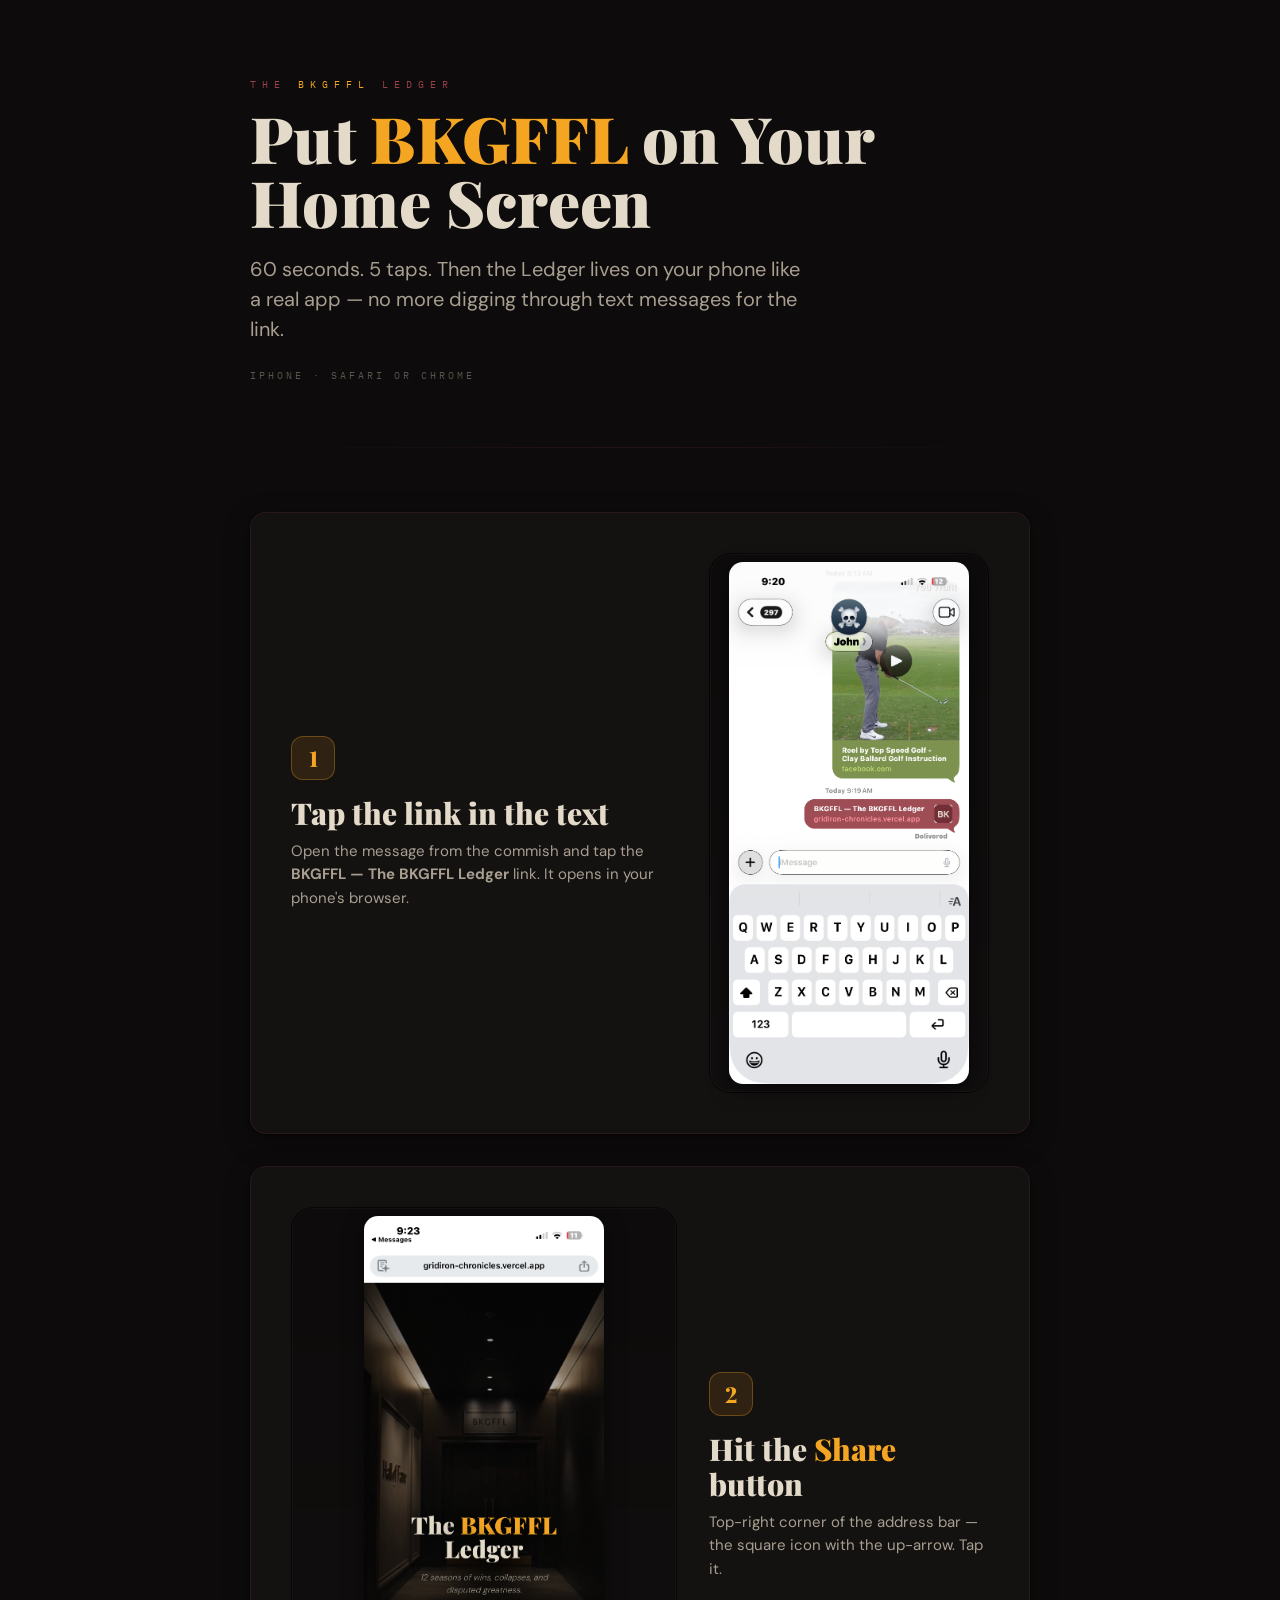
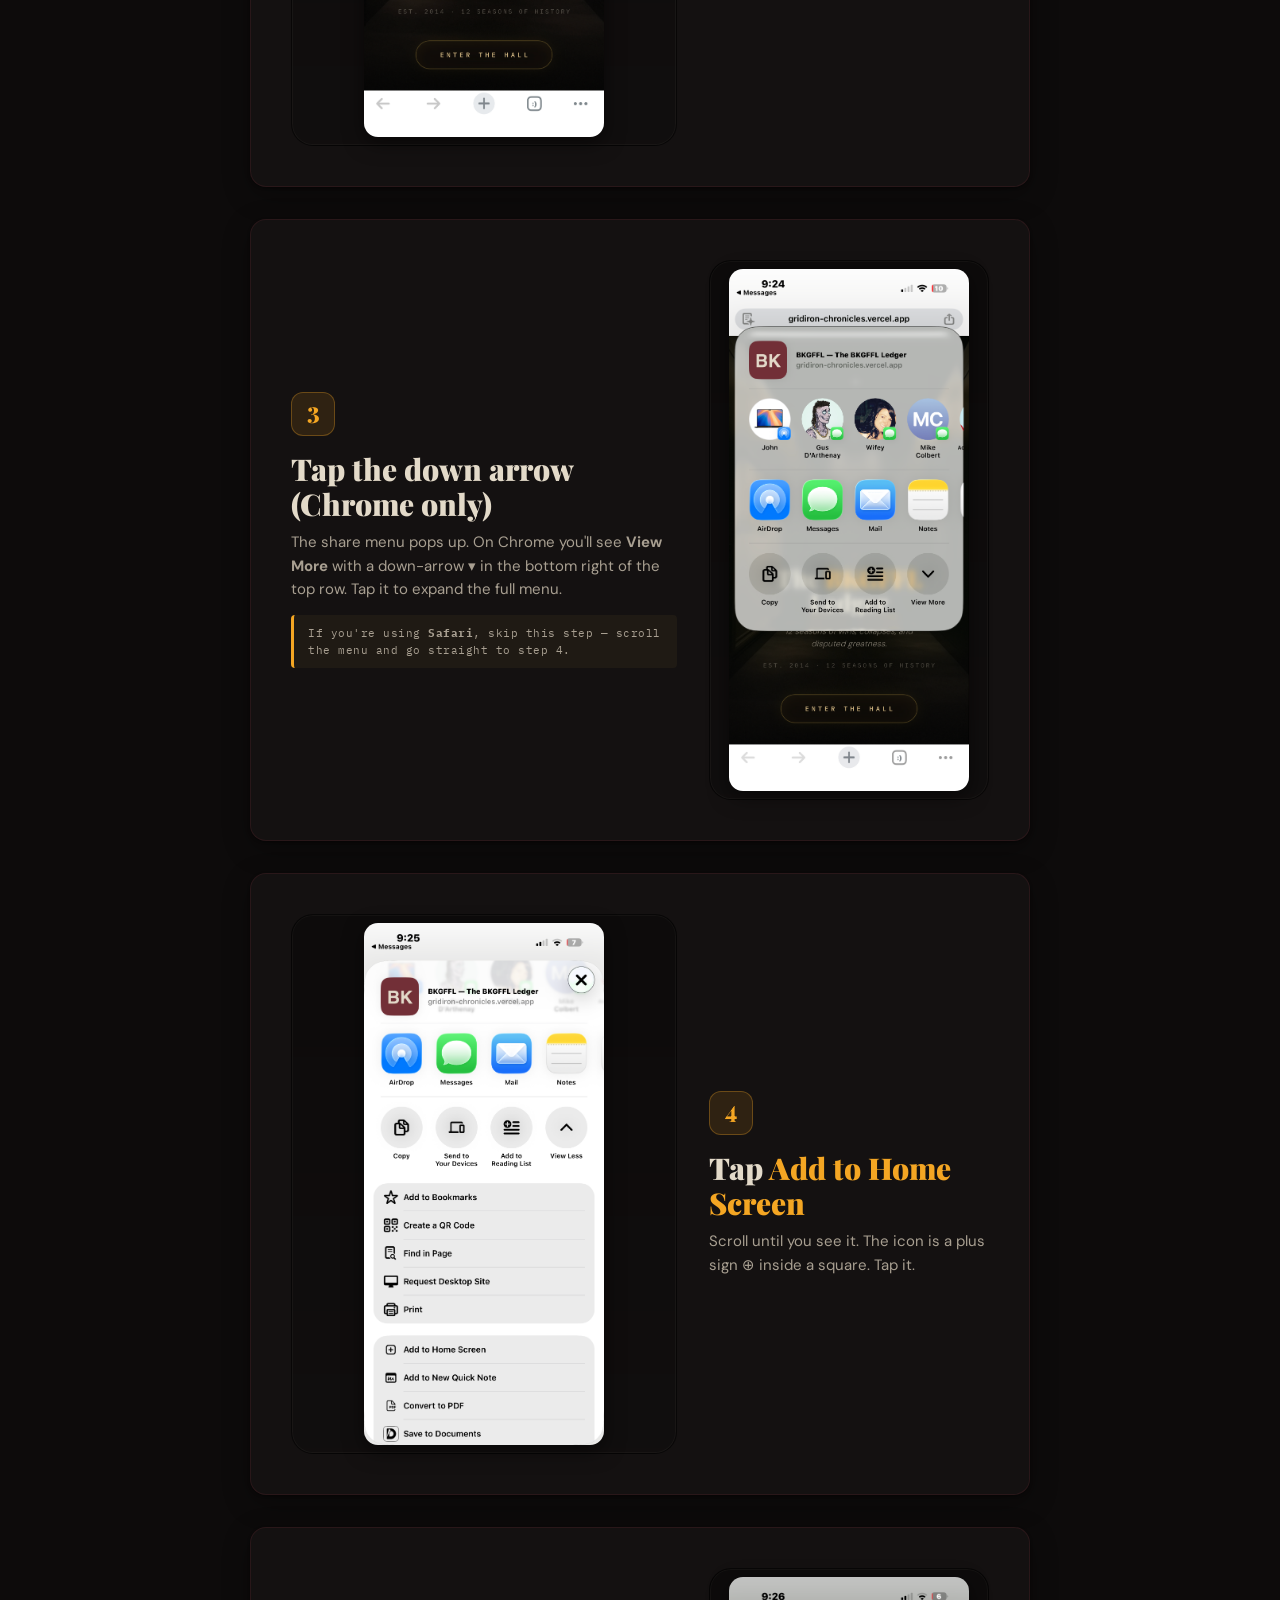
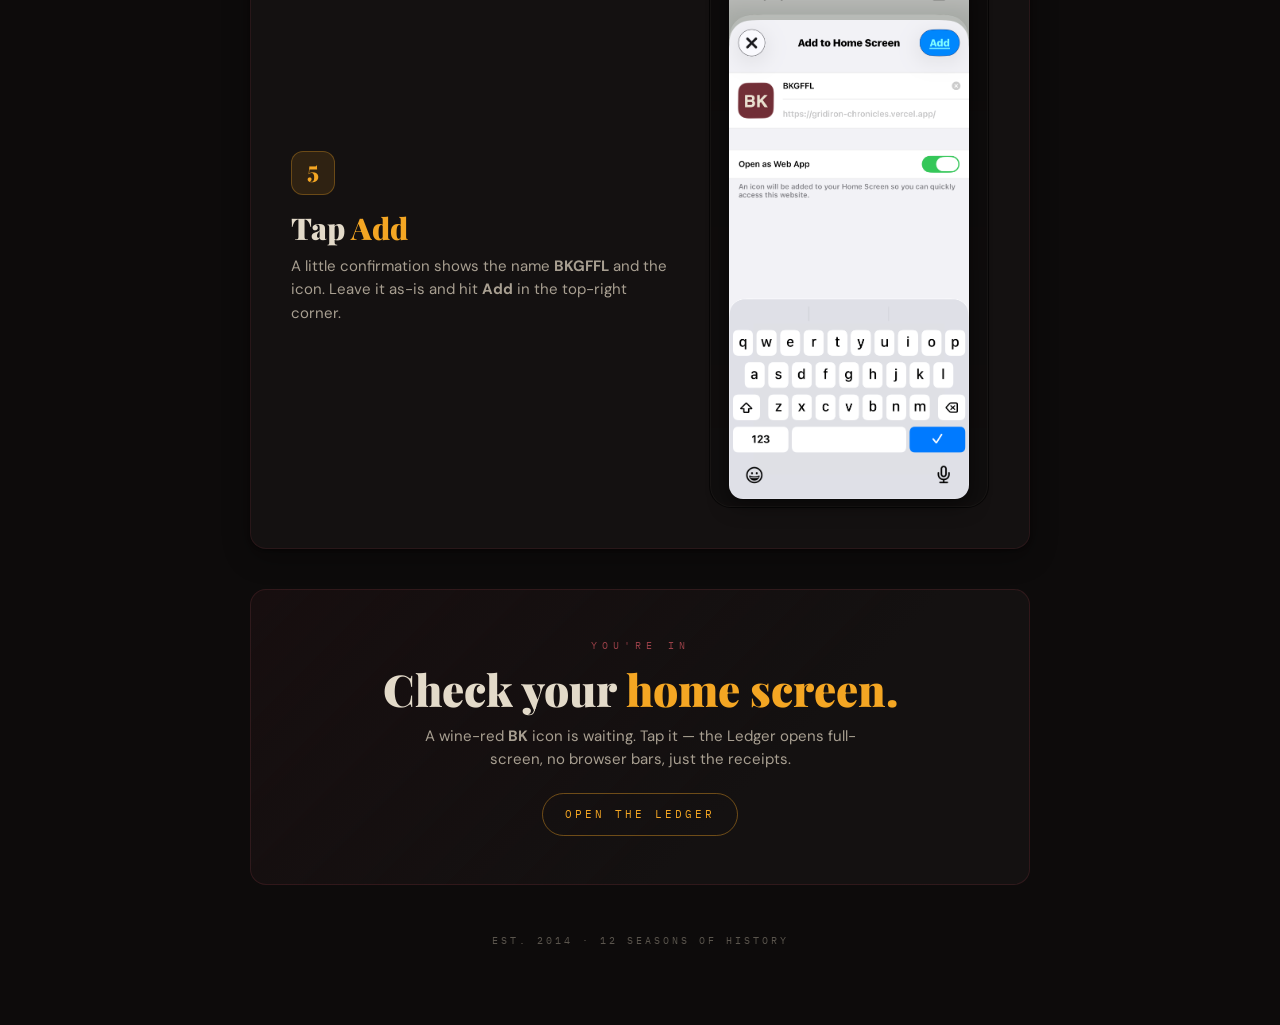
==== install.html @ 2af933c1 "Add install guide one-pager at /install.html Five-step visual walkthrough for adding the site to an " ====
<!DOCTYPE html>
<html lang="en">
<head>
<meta charset="UTF-8">
<meta name="viewport" content="width=device-width, initial-scale=1">
<meta name="theme-color" content="#0D0B0B">
<title>Install · The BKGFFL Ledger</title>
<link href="https://fonts.googleapis.com/css2?family=Playfair+Display:wght@700;900&family=DM+Sans:wght@400;500;700&family=IBM+Plex+Mono:wght@400;500&family=Bebas+Neue&display=swap" rel="stylesheet">
<style>
  :root {
    --wine:        #722F37;
    --wine-bright: #9A4048;
    --bone:        #E3DAC9;
    --bone-dim:    #A89F91;
    --bone-muted:  #5A554D;
    --yellow:      #F4A623;
    --black:       #0D0B0B;
    --card:        #141111;
    --card-elev:   #1E1A1A;
    --border:      rgba(114,47,55,0.22);
  }
  *, *::before, *::after { box-sizing:border-box; margin:0; padding:0; }
  html { scroll-behavior:smooth; -webkit-text-size-adjust:100%; }
  body {
    background:var(--black); color:var(--bone);
    font-family:'DM Sans', system-ui, sans-serif;
    font-size:16px; font-weight:400; line-height:1.5;
    -webkit-font-smoothing:antialiased;
    min-height:100vh;
    padding:clamp(32px, 6vw, 80px) clamp(20px, 5vw, 60px);
  }
  .wrap { max-width:780px; margin:0 auto; }

  /* Header */
  .brand-eyebrow {
    font-family:'IBM Plex Mono', monospace;
    font-size:10px; letter-spacing:6px;
    color:var(--wine-bright); text-transform:uppercase;
    margin-bottom:14px;
  }
  h1 {
    font-family:'Playfair Display', serif; font-weight:900;
    font-size:clamp(36px, 7vw, 64px); line-height:1;
    letter-spacing:0.005em;
    font-variant-numeric:lining-nums tabular-nums;
  }
  h1 .yellow { color:var(--yellow); }
  .lede {
    font-family:'DM Sans', sans-serif; font-weight:400;
    font-size:clamp(16px, 2.2vw, 20px); color:var(--bone-dim);
    margin-top:20px; max-width:560px;
  }
  .tiny-meta {
    font-family:'IBM Plex Mono', monospace;
    font-size:10px; letter-spacing:3px;
    color:var(--bone-muted); text-transform:uppercase;
    margin-top:24px;
  }

  .divider {
    height:1px; margin:clamp(40px, 7vw, 64px) 0;
    background:linear-gradient(90deg, transparent, var(--border), transparent);
    border:0;
  }

  /* Step cards */
  .step {
    display:grid;
    grid-template-columns:1fr;
    gap:clamp(20px, 4vw, 32px);
    background:var(--card);
    border:1px solid var(--border);
    border-radius:16px;
    padding:clamp(24px, 5vw, 40px);
    margin-bottom:clamp(20px, 4vw, 32px);
    box-shadow:0 1px 3px rgba(0,0,0,0.4), 0 8px 28px rgba(0,0,0,0.3);
  }
  @media (min-width:720px) {
    .step { grid-template-columns:1fr 280px; align-items:center; }
    .step.reverse > *:first-child { order:2; }
  }

  .step-copy { min-width:0; }
  .step-num {
    display:inline-flex; align-items:center; justify-content:center;
    width:44px; height:44px; border-radius:12px;
    background:rgba(244,166,35,0.12); border:1px solid rgba(244,166,35,0.3);
    color:var(--yellow);
    font-family:'Playfair Display', serif; font-weight:900;
    font-size:22px; line-height:1;
    margin-bottom:16px;
    font-variant-numeric:lining-nums tabular-nums;
  }
  .step-title {
    font-family:'Playfair Display', serif; font-weight:900;
    font-size:clamp(22px, 3.5vw, 30px); line-height:1.15;
    color:var(--bone);
    margin-bottom:10px;
  }
  .step-title .yellow { color:var(--yellow); }
  .step-desc {
    font-size:15px; color:var(--bone-dim); line-height:1.55;
    max-width:420px;
  }
  .step-note {
    margin-top:14px; padding:10px 14px;
    background:rgba(201,168,76,0.06);
    border-left:3px solid var(--yellow);
    border-radius:4px;
    font-family:'IBM Plex Mono', monospace;
    font-size:11px; letter-spacing:0.5px;
    color:var(--bone-dim); line-height:1.5;
  }

  /* Screenshots */
  .step-img-wrap {
    display:flex; justify-content:center; align-items:center;
    padding:8px;
    background:linear-gradient(180deg, rgba(0,0,0,0.35) 0%, rgba(0,0,0,0.15) 100%);
    border:1px solid rgba(0,0,0,0.5);
    border-radius:22px;
    box-shadow:inset 0 0 0 1px rgba(232,220,200,0.04);
  }
  .step-img {
    width:100%; max-width:240px; height:auto;
    display:block; border-radius:14px;
    box-shadow:0 6px 20px rgba(0,0,0,0.5);
  }

  /* Done callout */
  .done {
    text-align:center;
    padding:clamp(32px, 6vw, 48px) 24px;
    background:linear-gradient(135deg, rgba(114,47,55,0.10) 0%, var(--card) 65%);
    border:1px solid rgba(114,47,55,0.3);
    border-radius:16px;
    margin-top:clamp(24px, 5vw, 40px);
  }
  .done-eyebrow {
    font-family:'IBM Plex Mono', monospace;
    font-size:10px; letter-spacing:5px;
    color:var(--wine-bright); text-transform:uppercase;
    margin-bottom:14px;
  }
  .done-title {
    font-family:'Playfair Display', serif; font-weight:900;
    font-size:clamp(28px, 5vw, 44px); line-height:1;
    color:var(--bone);
  }
  .done-title .yellow { color:var(--yellow); }
  .done-desc {
    font-size:15px; color:var(--bone-dim);
    margin-top:14px; max-width:460px; margin-left:auto; margin-right:auto;
    line-height:1.55;
  }
  .back-cta {
    display:inline-block; margin-top:22px;
    font-family:'IBM Plex Mono', monospace;
    font-size:11px; letter-spacing:3px;
    color:var(--yellow); text-decoration:none;
    padding:12px 22px;
    border:1px solid rgba(244,166,35,0.4);
    border-radius:999px;
    text-transform:uppercase;
    transition:background 0.2s, border-color 0.2s;
  }
  .back-cta:hover { background:rgba(244,166,35,0.08); border-color:rgba(244,166,35,0.7); }

  .footer {
    margin-top:clamp(32px, 5vw, 48px);
    text-align:center;
    font-family:'IBM Plex Mono', monospace;
    font-size:10px; letter-spacing:3px;
    color:var(--bone-muted); text-transform:uppercase;
  }
</style>
</head>
<body>
  <div class="wrap">
    <header>
      <div class="brand-eyebrow">The <span style="color:var(--yellow)">BKGFFL</span> Ledger</div>
      <h1>Put <span class="yellow">BKGFFL</span> on Your Home Screen</h1>
      <p class="lede">60 seconds. 5 taps. Then the Ledger lives on your phone like a real app — no more digging through text messages for the link.</p>
      <div class="tiny-meta">iPhone · Safari or Chrome</div>
    </header>

    <hr class="divider">

    <!-- STEP 1 -->
    <div class="step">
      <div class="step-copy">
        <div class="step-num">1</div>
        <div class="step-title">Tap the link in the text</div>
        <p class="step-desc">Open the message from the commish and tap the <strong>BKGFFL — The BKGFFL Ledger</strong> link. It opens in your phone's browser.</p>
      </div>
      <div class="step-img-wrap">
        <img class="step-img" src="assets/install/step-1-text.png" alt="Text message with BKGFFL link" loading="lazy">
      </div>
    </div>

    <!-- STEP 2 -->
    <div class="step reverse">
      <div class="step-copy">
        <div class="step-num">2</div>
        <div class="step-title">Hit the <span class="yellow">Share</span> button</div>
        <p class="step-desc">Top-right corner of the address bar — the square icon with the up-arrow. Tap it.</p>
      </div>
      <div class="step-img-wrap">
        <img class="step-img" src="assets/install/step-2-share.png" alt="Ledger homepage open with share icon in top right" loading="lazy">
      </div>
    </div>

    <!-- STEP 3 -->
    <div class="step">
      <div class="step-copy">
        <div class="step-num">3</div>
        <div class="step-title">Tap the down arrow (Chrome only)</div>
        <p class="step-desc">The share menu pops up. On Chrome you'll see <strong>View More</strong> with a down-arrow ▾ in the bottom right of the top row. Tap it to expand the full menu.</p>
        <div class="step-note">If you're using <strong>Safari</strong>, skip this step — scroll the menu and go straight to step 4.</div>
      </div>
      <div class="step-img-wrap">
        <img class="step-img" src="assets/install/step-3-viewmore.png" alt="Share menu showing View More down-arrow" loading="lazy">
      </div>
    </div>

    <!-- STEP 4 -->
    <div class="step reverse">
      <div class="step-copy">
        <div class="step-num">4</div>
        <div class="step-title">Tap <span class="yellow">Add to Home Screen</span></div>
        <p class="step-desc">Scroll until you see it. The icon is a plus sign ⊕ inside a square. Tap it.</p>
      </div>
      <div class="step-img-wrap">
        <img class="step-img" src="assets/install/step-4-addhome.png" alt="Expanded share sheet showing Add to Home Screen" loading="lazy">
      </div>
    </div>

    <!-- STEP 5 -->
    <div class="step">
      <div class="step-copy">
        <div class="step-num">5</div>
        <div class="step-title">Tap <span class="yellow">Add</span></div>
        <p class="step-desc">A little confirmation shows the name <strong>BKGFFL</strong> and the icon. Leave it as-is and hit <strong>Add</strong> in the top-right corner.</p>
      </div>
      <div class="step-img-wrap">
        <img class="step-img" src="assets/install/step-5-add.png" alt="Add to Home Screen confirmation dialog" loading="lazy">
      </div>
    </div>

    <!-- DONE -->
    <div class="done">
      <div class="done-eyebrow">You're In</div>
      <div class="done-title">Check your <span class="yellow">home screen.</span></div>
      <p class="done-desc">A wine-red <strong>BK</strong> icon is waiting. Tap it — the Ledger opens full-screen, no browser bars, just the receipts.</p>
      <a class="back-cta" href="/">Open the Ledger</a>
    </div>

    <div class="footer">EST. 2014 · 12 Seasons of History</div>
  </div>
</body>
</html>
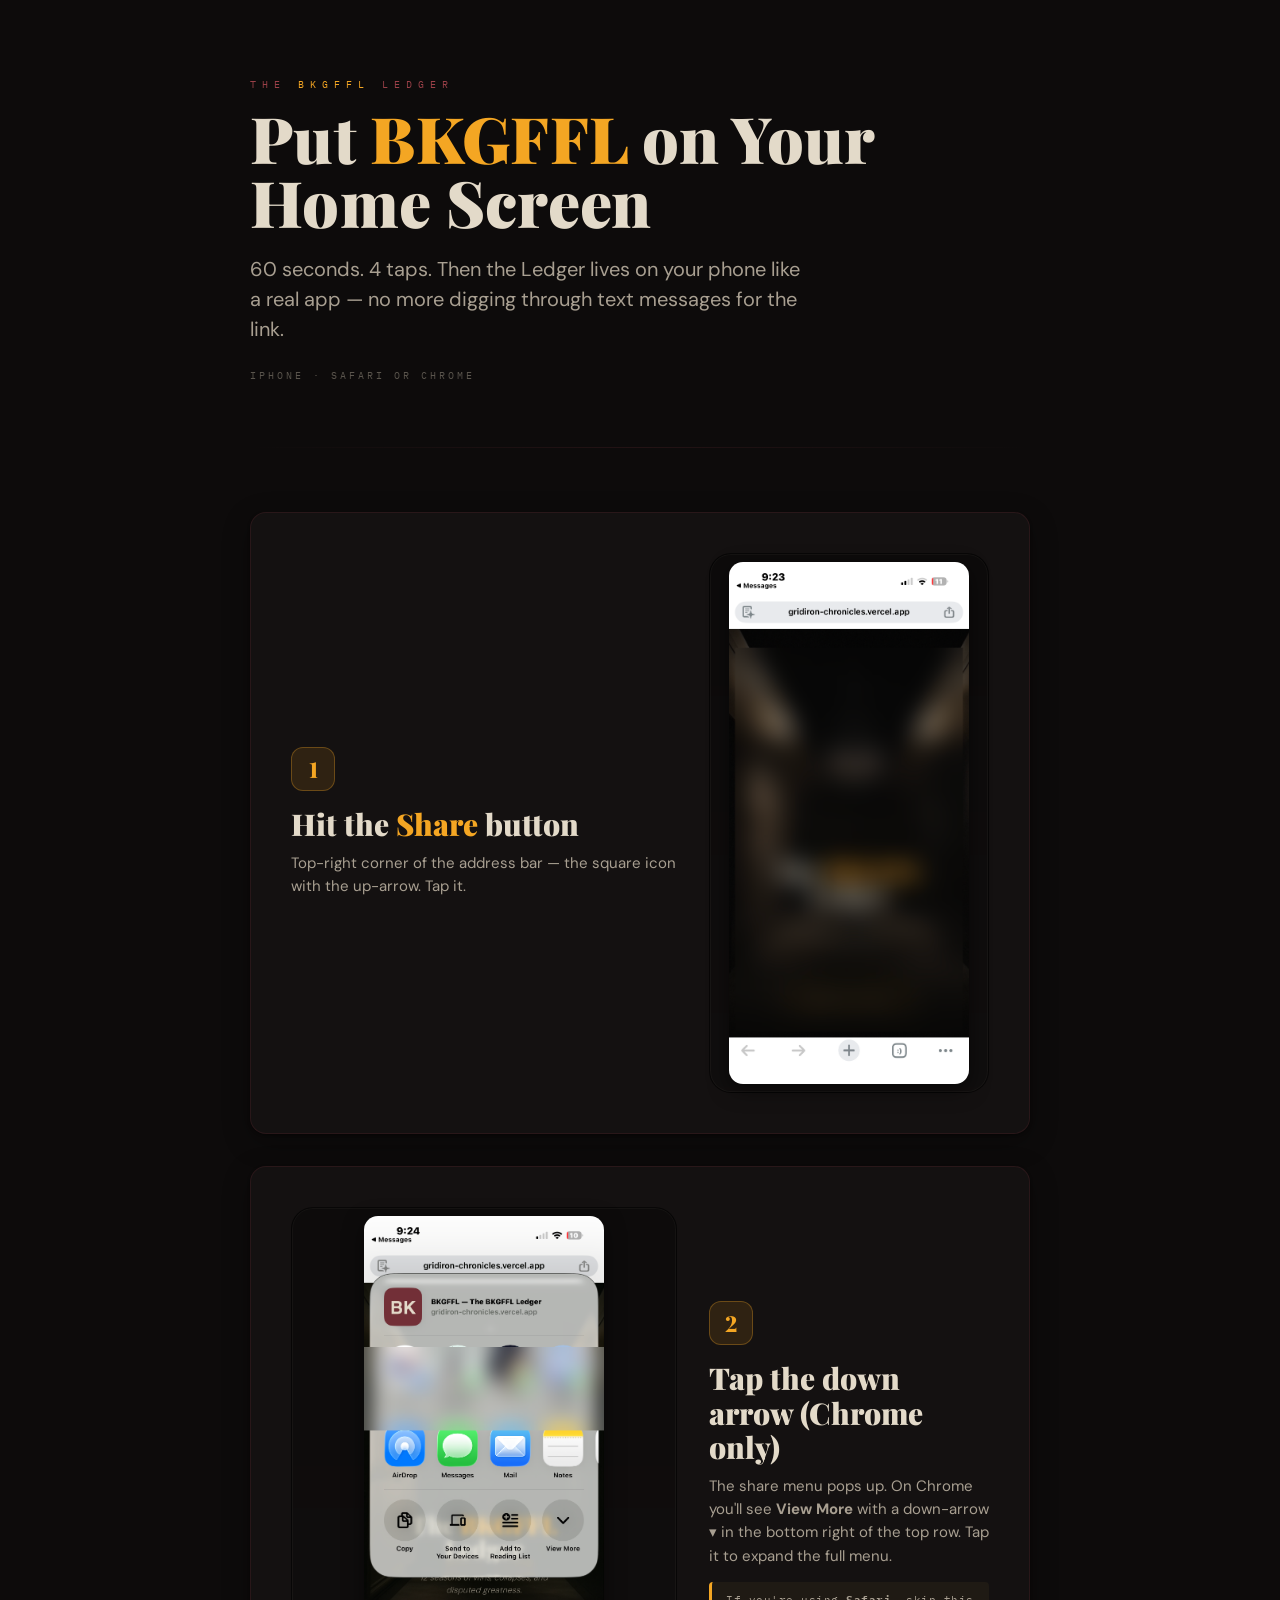
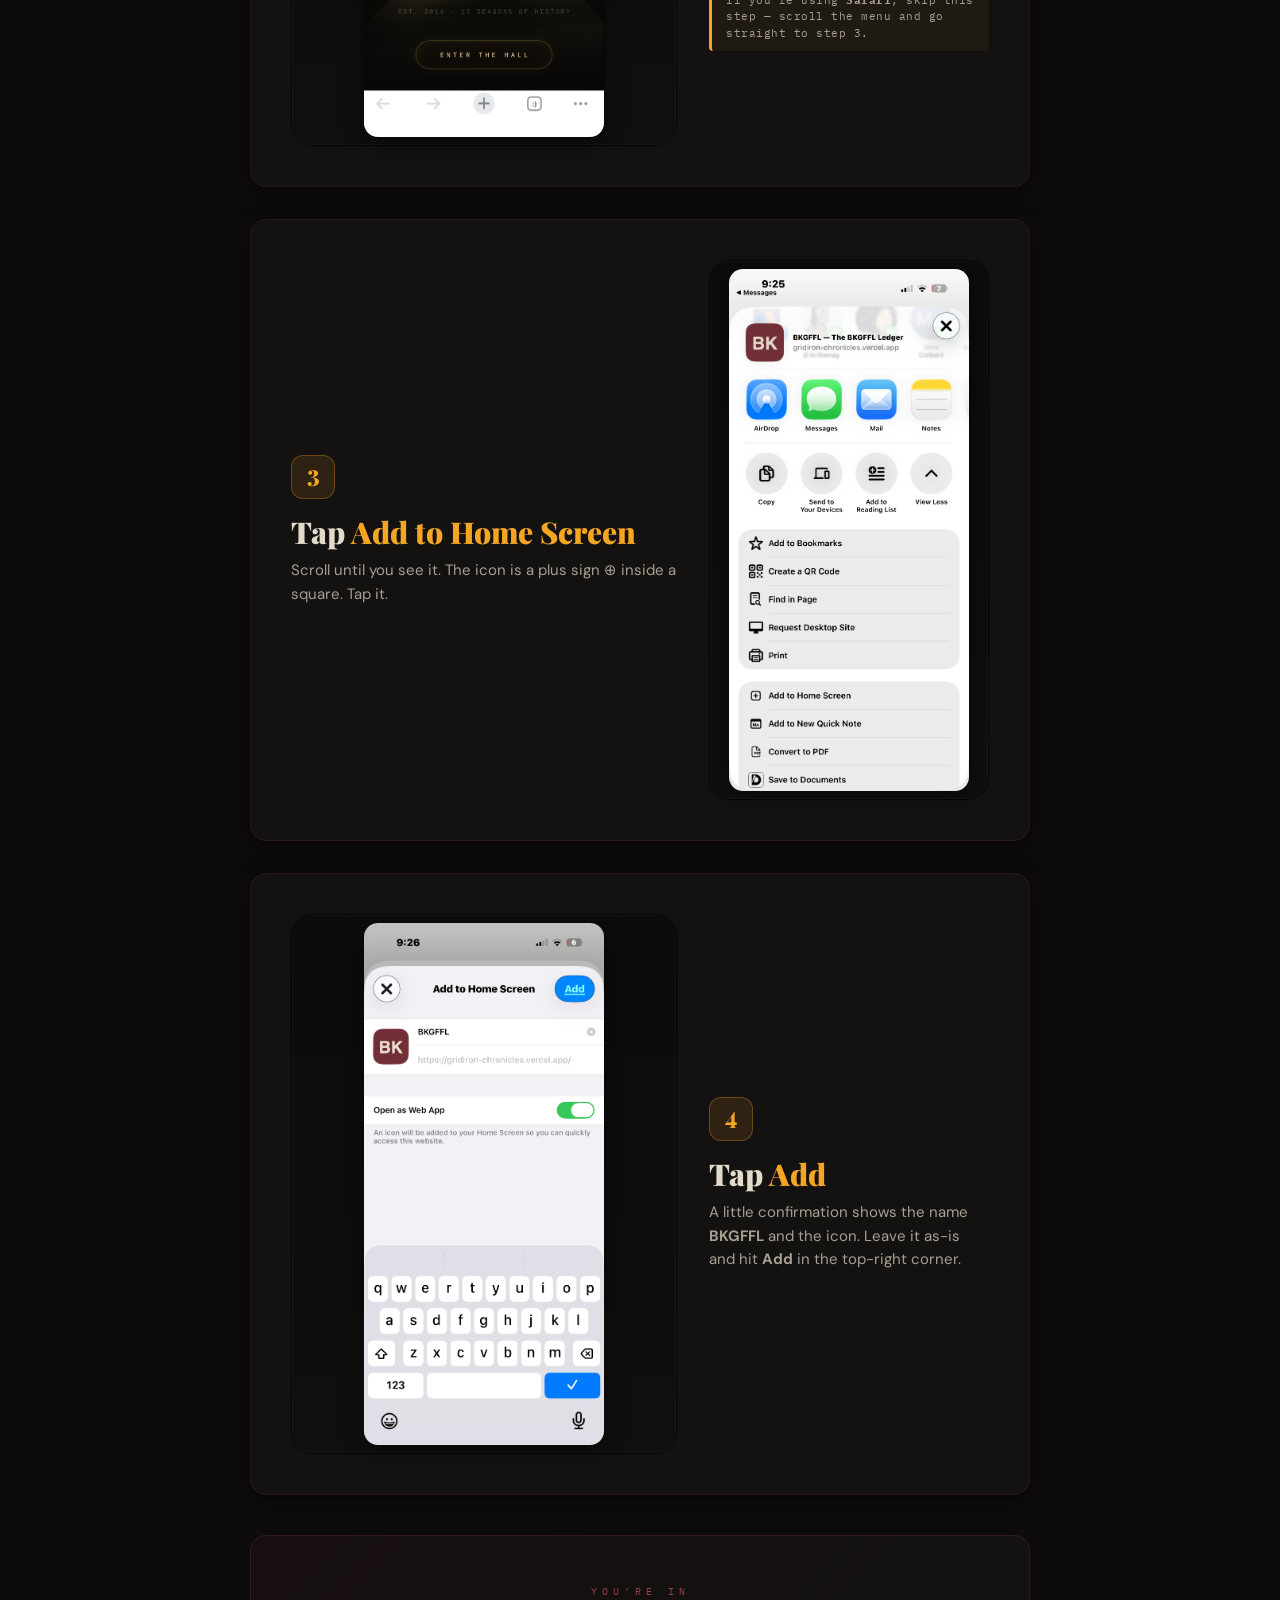
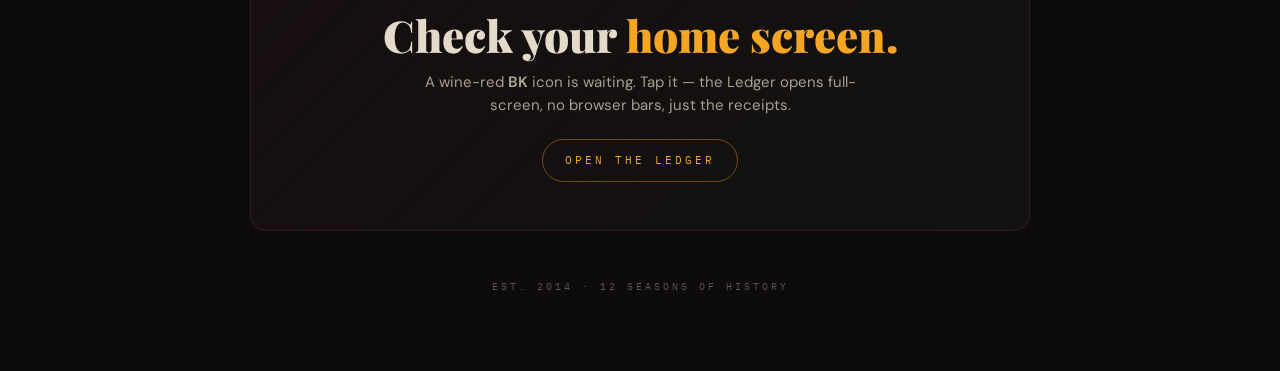
==== commit 8f6c35d3: "Drop 'tap the text link' step from install guide Users now reach this page by tapping the Open-the-L" ====
--- a/install.html
+++ b/install.html
@@ -180,7 +180,7 @@
     <header>
       <div class="brand-eyebrow">The <span style="color:var(--yellow)">BKGFFL</span> Ledger</div>
       <h1>Put <span class="yellow">BKGFFL</span> on Your Home Screen</h1>
-      <p class="lede">60 seconds. 5 taps. Then the Ledger lives on your phone like a real app — no more digging through text messages for the link.</p>
+      <p class="lede">60 seconds. 4 taps. Then the Ledger lives on your phone like a real app — no more digging through text messages for the link.</p>
       <div class="tiny-meta">iPhone · Safari or Chrome</div>
     </header>
 
@@ -190,11 +190,11 @@
     <div class="step">
       <div class="step-copy">
         <div class="step-num">1</div>
-        <div class="step-title">Tap the link in the text</div>
-        <p class="step-desc">Open the message from the commish and tap the <strong>BKGFFL — The BKGFFL Ledger</strong> link. It opens in your phone's browser.</p>
-      </div>
-      <div class="step-img-wrap">
-        <img class="step-img" src="assets/install/step-1-text.png" alt="Text message with BKGFFL link" loading="lazy">
+        <div class="step-title">Hit the <span class="yellow">Share</span> button</div>
+        <p class="step-desc">Top-right corner of the address bar — the square icon with the up-arrow. Tap it.</p>
+      </div>
+      <div class="step-img-wrap">
+        <img class="step-img" src="assets/install/step-2-share.png" alt="Ledger homepage open with share icon in top right" loading="lazy">
       </div>
     </div>
 
@@ -202,11 +202,12 @@
     <div class="step reverse">
       <div class="step-copy">
         <div class="step-num">2</div>
-        <div class="step-title">Hit the <span class="yellow">Share</span> button</div>
-        <p class="step-desc">Top-right corner of the address bar — the square icon with the up-arrow. Tap it.</p>
-      </div>
-      <div class="step-img-wrap">
-        <img class="step-img" src="assets/install/step-2-share.png" alt="Ledger homepage open with share icon in top right" loading="lazy">
+        <div class="step-title">Tap the down arrow (Chrome only)</div>
+        <p class="step-desc">The share menu pops up. On Chrome you'll see <strong>View More</strong> with a down-arrow ▾ in the bottom right of the top row. Tap it to expand the full menu.</p>
+        <div class="step-note">If you're using <strong>Safari</strong>, skip this step — scroll the menu and go straight to step 3.</div>
+      </div>
+      <div class="step-img-wrap">
+        <img class="step-img" src="assets/install/step-3-viewmore.png" alt="Share menu showing View More down-arrow" loading="lazy">
       </div>
     </div>
 
@@ -214,12 +215,11 @@
     <div class="step">
       <div class="step-copy">
         <div class="step-num">3</div>
-        <div class="step-title">Tap the down arrow (Chrome only)</div>
-        <p class="step-desc">The share menu pops up. On Chrome you'll see <strong>View More</strong> with a down-arrow ▾ in the bottom right of the top row. Tap it to expand the full menu.</p>
-        <div class="step-note">If you're using <strong>Safari</strong>, skip this step — scroll the menu and go straight to step 4.</div>
-      </div>
-      <div class="step-img-wrap">
-        <img class="step-img" src="assets/install/step-3-viewmore.png" alt="Share menu showing View More down-arrow" loading="lazy">
+        <div class="step-title">Tap <span class="yellow">Add to Home Screen</span></div>
+        <p class="step-desc">Scroll until you see it. The icon is a plus sign ⊕ inside a square. Tap it.</p>
+      </div>
+      <div class="step-img-wrap">
+        <img class="step-img" src="assets/install/step-4-addhome.png" alt="Expanded share sheet showing Add to Home Screen" loading="lazy">
       </div>
     </div>
 
@@ -227,18 +227,6 @@
     <div class="step reverse">
       <div class="step-copy">
         <div class="step-num">4</div>
-        <div class="step-title">Tap <span class="yellow">Add to Home Screen</span></div>
-        <p class="step-desc">Scroll until you see it. The icon is a plus sign ⊕ inside a square. Tap it.</p>
-      </div>
-      <div class="step-img-wrap">
-        <img class="step-img" src="assets/install/step-4-addhome.png" alt="Expanded share sheet showing Add to Home Screen" loading="lazy">
-      </div>
-    </div>
-
-    <!-- STEP 5 -->
-    <div class="step">
-      <div class="step-copy">
-        <div class="step-num">5</div>
         <div class="step-title">Tap <span class="yellow">Add</span></div>
         <p class="step-desc">A little confirmation shows the name <strong>BKGFFL</strong> and the icon. Leave it as-is and hit <strong>Add</strong> in the top-right corner.</p>
       </div>
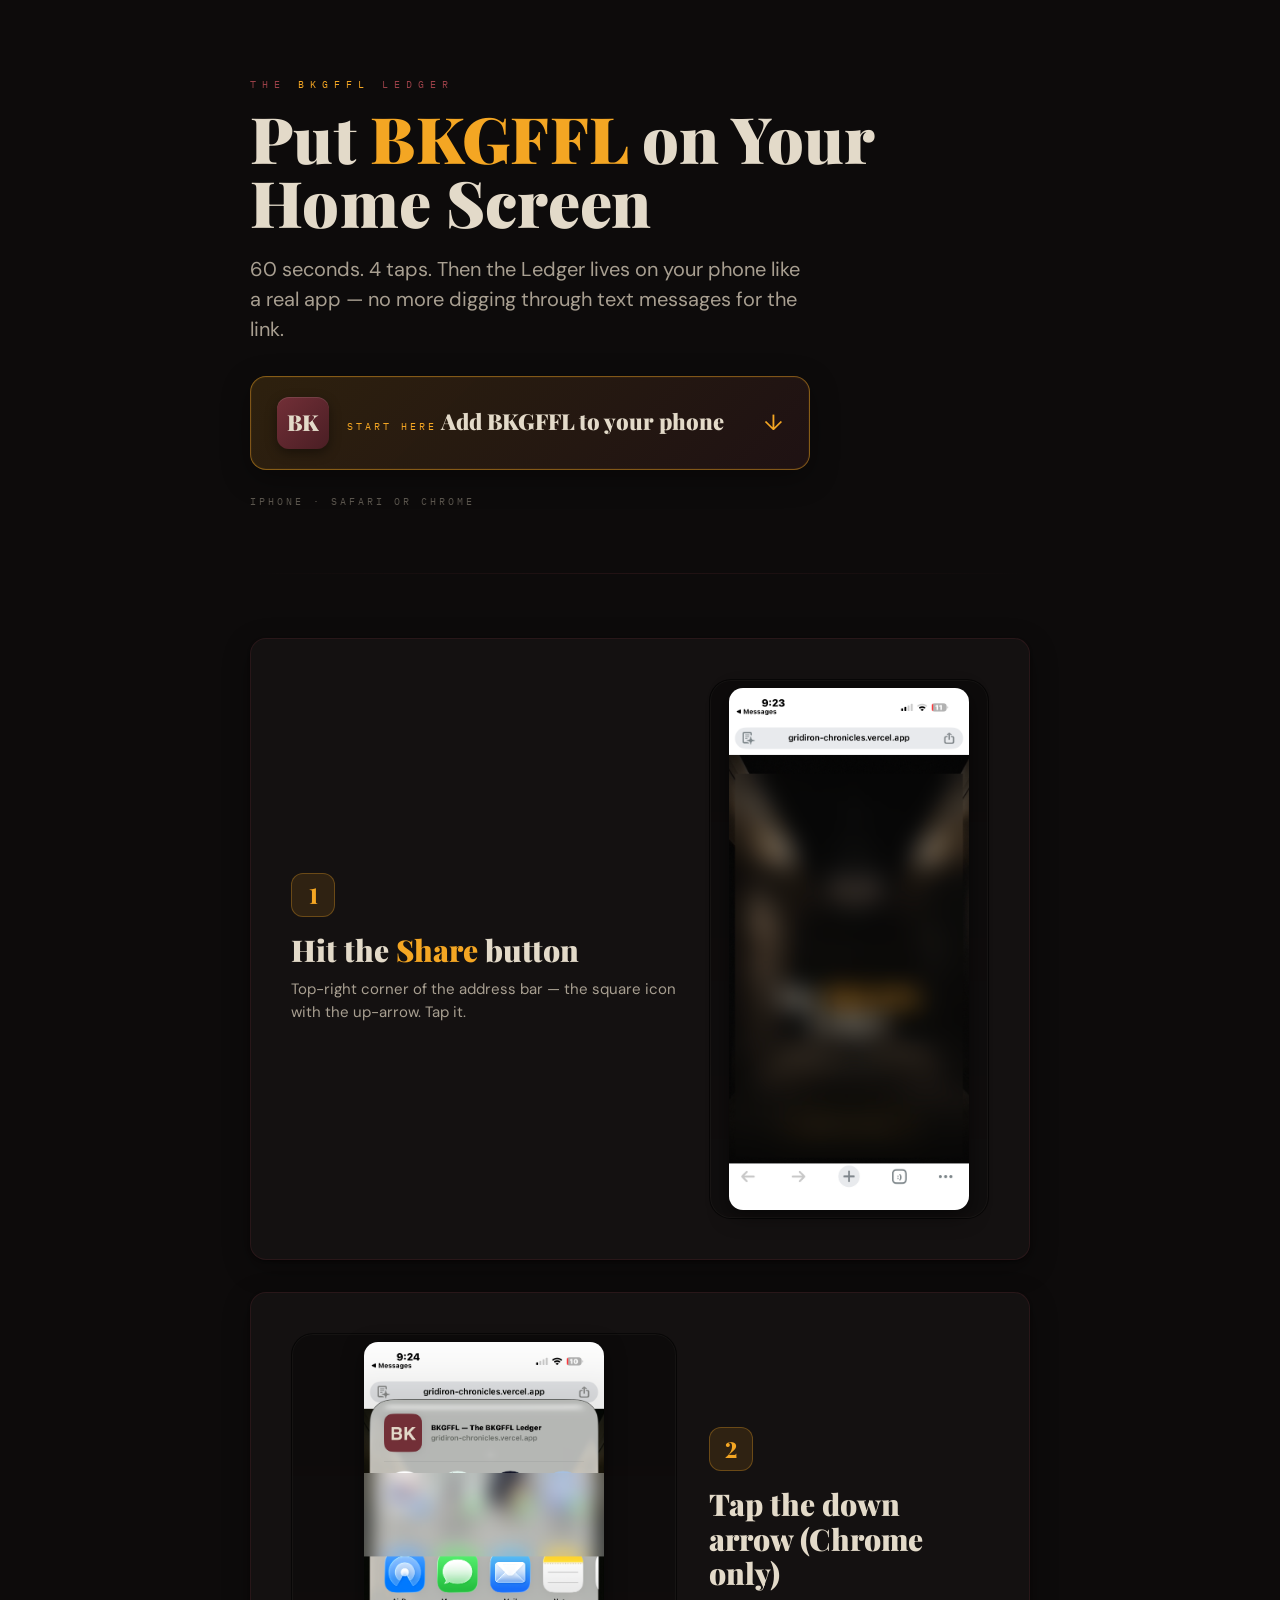
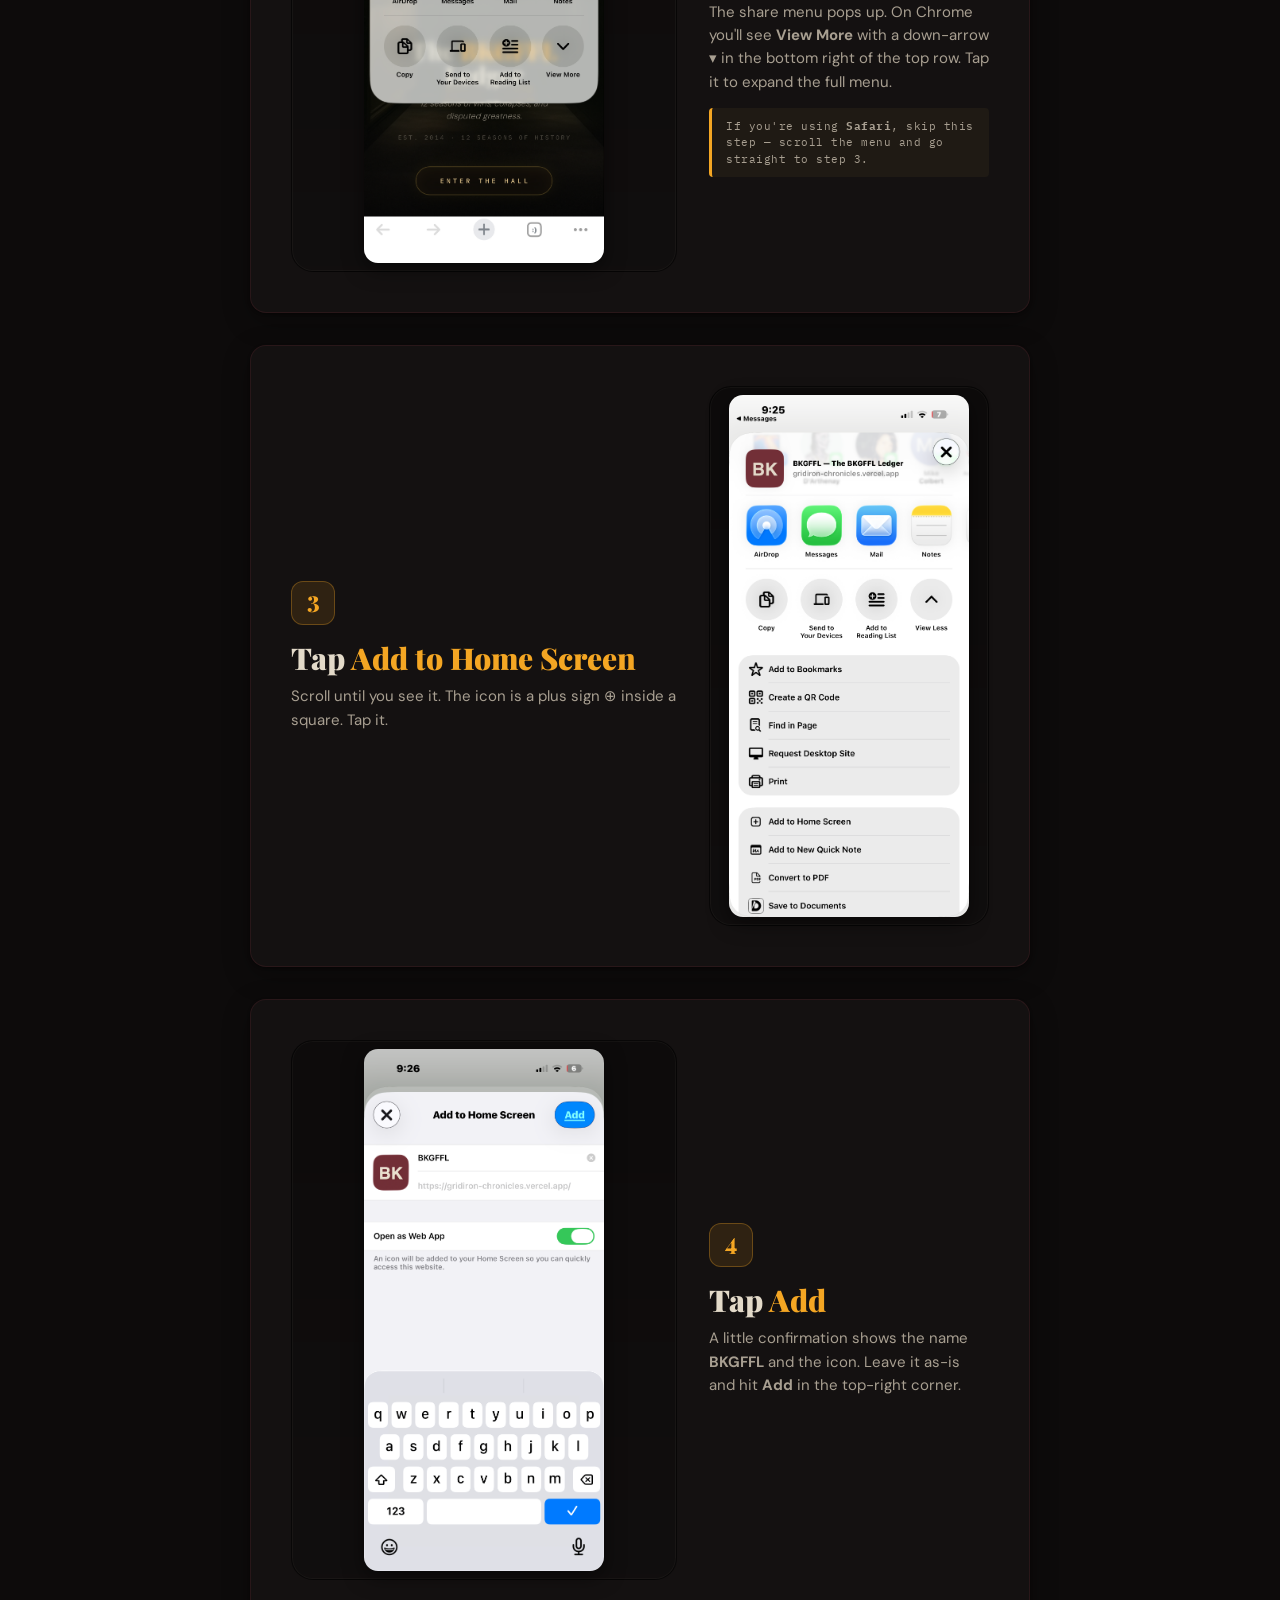
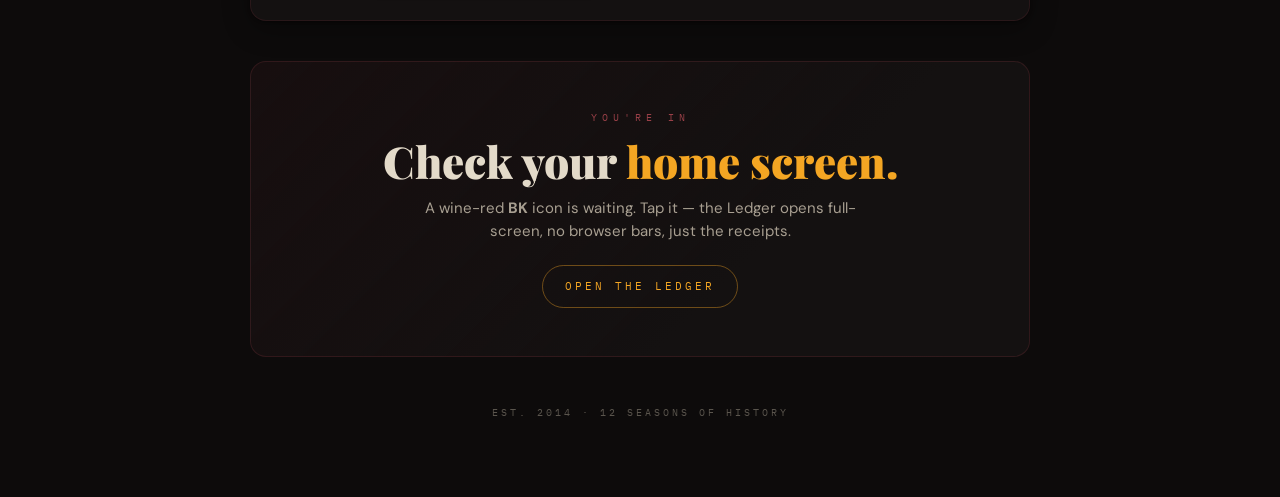
==== commit 9750f8a9: "Add prominent 'Add BKGFFL to your phone' CTA to install guide The landing lede alone wasn't making t" ====
--- a/install.html
+++ b/install.html
@@ -57,6 +57,54 @@
     margin-top:24px;
   }
 
+  /* Prominent hero call-to-action — the "click here to install" moment */
+  .hero-cta {
+    display:flex; align-items:center; gap:18px;
+    margin-top:32px;
+    padding:20px 26px;
+    background:linear-gradient(135deg, rgba(244,166,35,0.14) 0%, rgba(114,47,55,0.18) 100%);
+    border:1px solid rgba(244,166,35,0.45);
+    border-radius:16px;
+    color:var(--bone);
+    text-decoration:none;
+    box-shadow:0 8px 28px rgba(0,0,0,0.35), 0 0 0 1px rgba(244,166,35,0.05) inset;
+    transition:transform 0.18s ease, border-color 0.2s ease, box-shadow 0.2s ease;
+    max-width:560px;
+  }
+  .hero-cta:hover {
+    transform:translateY(-1px);
+    border-color:rgba(244,166,35,0.8);
+    box-shadow:0 12px 36px rgba(0,0,0,0.45), 0 0 0 1px rgba(244,166,35,0.1) inset;
+  }
+  .hero-cta-icon {
+    flex-shrink:0;
+    width:52px; height:52px; border-radius:12px;
+    background:linear-gradient(135deg, var(--wine) 0%, #4a1e24 100%);
+    display:flex; align-items:center; justify-content:center;
+    font-family:'Playfair Display', serif; font-weight:900;
+    font-size:22px; color:var(--bone);
+    letter-spacing:-0.02em;
+    box-shadow:0 4px 12px rgba(0,0,0,0.4), inset 0 1px 0 rgba(255,255,255,0.1);
+  }
+  .hero-cta-body { flex:1; min-width:0; }
+  .hero-cta-label {
+    font-family:'IBM Plex Mono', monospace;
+    font-size:10px; letter-spacing:3px;
+    color:var(--yellow); text-transform:uppercase;
+    margin-bottom:4px;
+  }
+  .hero-cta-title {
+    font-family:'Playfair Display', serif; font-weight:900;
+    font-size:clamp(18px, 3vw, 22px); line-height:1.2;
+    color:var(--bone);
+  }
+  .hero-cta-arrow {
+    flex-shrink:0;
+    font-size:22px; color:var(--yellow);
+    transition:transform 0.2s ease;
+  }
+  .hero-cta:hover .hero-cta-arrow { transform:translateY(3px); }
+
   .divider {
     height:1px; margin:clamp(40px, 7vw, 64px) 0;
     background:linear-gradient(90deg, transparent, var(--border), transparent);
@@ -181,13 +229,21 @@
       <div class="brand-eyebrow">The <span style="color:var(--yellow)">BKGFFL</span> Ledger</div>
       <h1>Put <span class="yellow">BKGFFL</span> on Your Home Screen</h1>
       <p class="lede">60 seconds. 4 taps. Then the Ledger lives on your phone like a real app — no more digging through text messages for the link.</p>
+      <a class="hero-cta" href="#step-1">
+        <span class="hero-cta-icon">BK</span>
+        <span class="hero-cta-body">
+          <span class="hero-cta-label">Start Here</span>
+          <span class="hero-cta-title">Add BKGFFL to your phone</span>
+        </span>
+        <span class="hero-cta-arrow">↓</span>
+      </a>
       <div class="tiny-meta">iPhone · Safari or Chrome</div>
     </header>
 
     <hr class="divider">
 
     <!-- STEP 1 -->
-    <div class="step">
+    <div class="step" id="step-1">
       <div class="step-copy">
         <div class="step-num">1</div>
         <div class="step-title">Hit the <span class="yellow">Share</span> button</div>
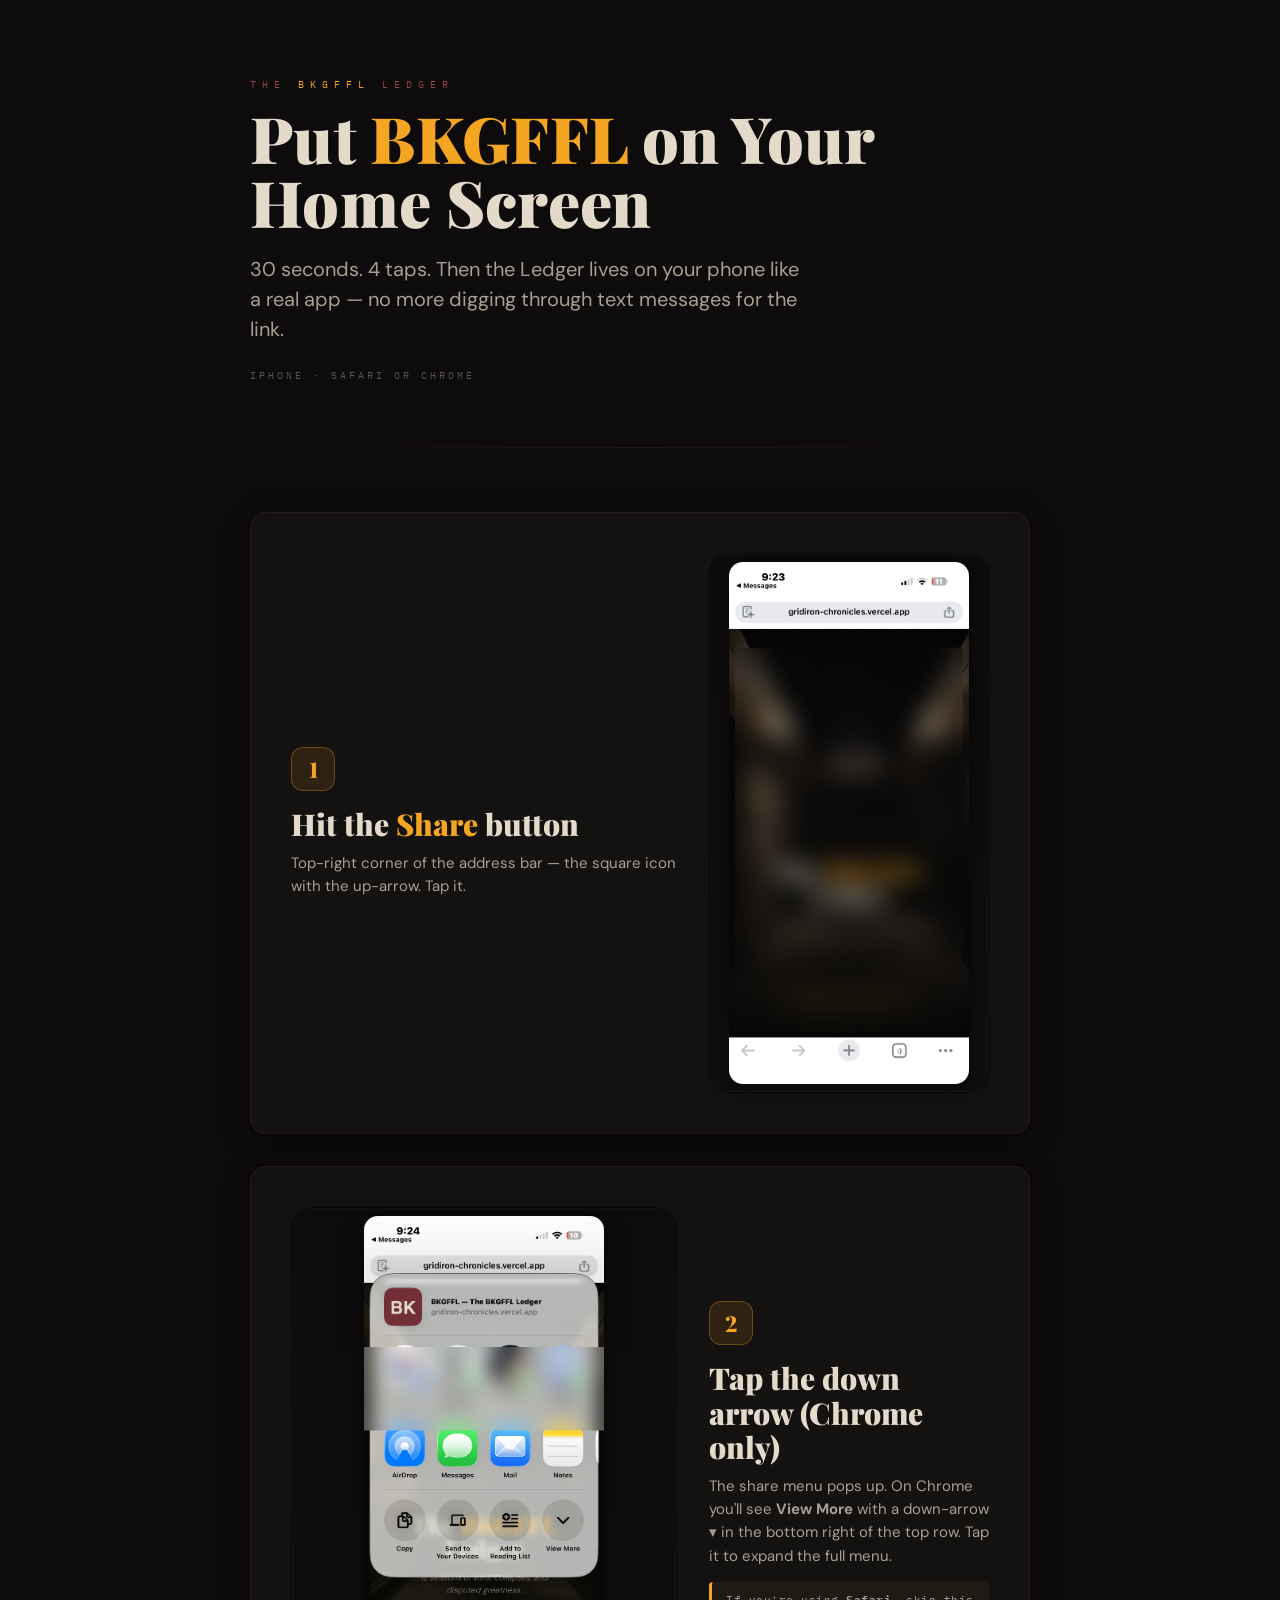
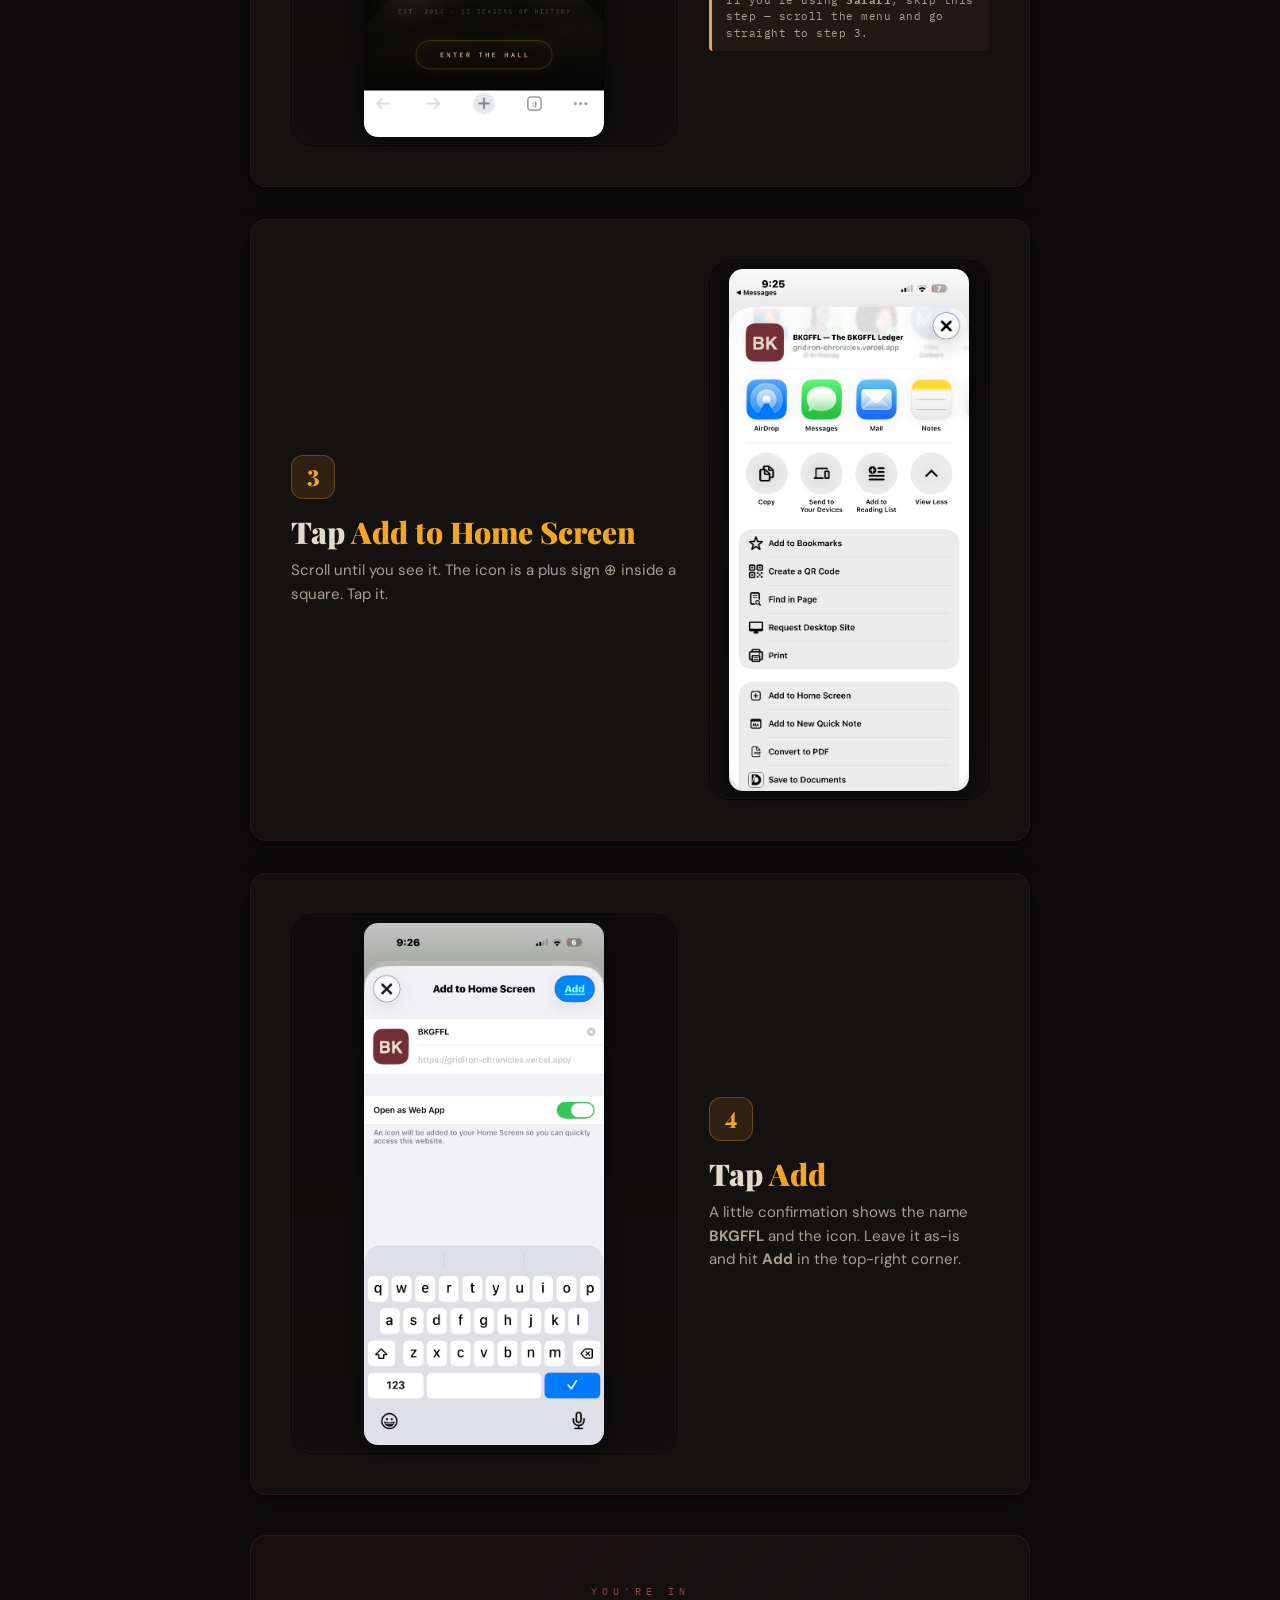
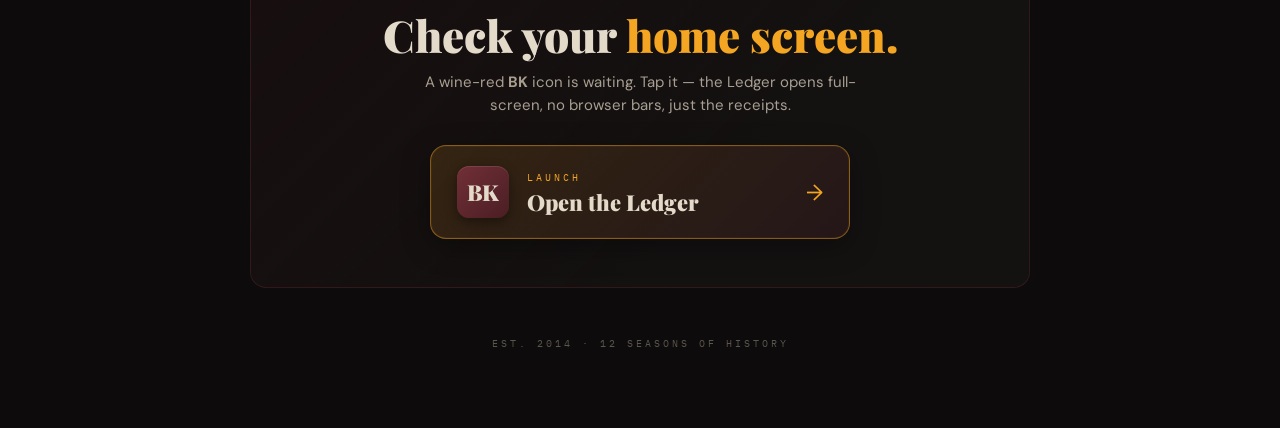
==== commit 295f687d: "Move install-guide CTA card to bottom and update copy Swap the small 'Open the Ledger' pill at the b" ====
--- a/install.html
+++ b/install.html
@@ -57,10 +57,10 @@
     margin-top:24px;
   }
 
-  /* Prominent hero call-to-action — the "click here to install" moment */
+  /* Prominent CTA card — sits inside the done section as the launch button */
   .hero-cta {
     display:flex; align-items:center; gap:18px;
-    margin-top:32px;
+    margin:28px auto 0;
     padding:20px 26px;
     background:linear-gradient(135deg, rgba(244,166,35,0.14) 0%, rgba(114,47,55,0.18) 100%);
     border:1px solid rgba(244,166,35,0.45);
@@ -69,7 +69,8 @@
     text-decoration:none;
     box-shadow:0 8px 28px rgba(0,0,0,0.35), 0 0 0 1px rgba(244,166,35,0.05) inset;
     transition:transform 0.18s ease, border-color 0.2s ease, box-shadow 0.2s ease;
-    max-width:560px;
+    max-width:420px;
+    text-align:left;
   }
   .hero-cta:hover {
     transform:translateY(-1px);
@@ -86,7 +87,7 @@
     letter-spacing:-0.02em;
     box-shadow:0 4px 12px rgba(0,0,0,0.4), inset 0 1px 0 rgba(255,255,255,0.1);
   }
-  .hero-cta-body { flex:1; min-width:0; }
+  .hero-cta-body { flex:1; min-width:0; display:flex; flex-direction:column; }
   .hero-cta-label {
     font-family:'IBM Plex Mono', monospace;
     font-size:10px; letter-spacing:3px;
@@ -103,7 +104,7 @@
     font-size:22px; color:var(--yellow);
     transition:transform 0.2s ease;
   }
-  .hero-cta:hover .hero-cta-arrow { transform:translateY(3px); }
+  .hero-cta:hover .hero-cta-arrow { transform:translateX(3px); }
 
   .divider {
     height:1px; margin:clamp(40px, 7vw, 64px) 0;
@@ -201,19 +202,6 @@
     margin-top:14px; max-width:460px; margin-left:auto; margin-right:auto;
     line-height:1.55;
   }
-  .back-cta {
-    display:inline-block; margin-top:22px;
-    font-family:'IBM Plex Mono', monospace;
-    font-size:11px; letter-spacing:3px;
-    color:var(--yellow); text-decoration:none;
-    padding:12px 22px;
-    border:1px solid rgba(244,166,35,0.4);
-    border-radius:999px;
-    text-transform:uppercase;
-    transition:background 0.2s, border-color 0.2s;
-  }
-  .back-cta:hover { background:rgba(244,166,35,0.08); border-color:rgba(244,166,35,0.7); }
-
   .footer {
     margin-top:clamp(32px, 5vw, 48px);
     text-align:center;
@@ -228,22 +216,14 @@
     <header>
       <div class="brand-eyebrow">The <span style="color:var(--yellow)">BKGFFL</span> Ledger</div>
       <h1>Put <span class="yellow">BKGFFL</span> on Your Home Screen</h1>
-      <p class="lede">60 seconds. 4 taps. Then the Ledger lives on your phone like a real app — no more digging through text messages for the link.</p>
-      <a class="hero-cta" href="#step-1">
-        <span class="hero-cta-icon">BK</span>
-        <span class="hero-cta-body">
-          <span class="hero-cta-label">Start Here</span>
-          <span class="hero-cta-title">Add BKGFFL to your phone</span>
-        </span>
-        <span class="hero-cta-arrow">↓</span>
-      </a>
+      <p class="lede">30 seconds. 4 taps. Then the Ledger lives on your phone like a real app — no more digging through text messages for the link.</p>
       <div class="tiny-meta">iPhone · Safari or Chrome</div>
     </header>
 
     <hr class="divider">
 
     <!-- STEP 1 -->
-    <div class="step" id="step-1">
+    <div class="step">
       <div class="step-copy">
         <div class="step-num">1</div>
         <div class="step-title">Hit the <span class="yellow">Share</span> button</div>
@@ -296,7 +276,14 @@
       <div class="done-eyebrow">You're In</div>
       <div class="done-title">Check your <span class="yellow">home screen.</span></div>
       <p class="done-desc">A wine-red <strong>BK</strong> icon is waiting. Tap it — the Ledger opens full-screen, no browser bars, just the receipts.</p>
-      <a class="back-cta" href="/">Open the Ledger</a>
+      <a class="hero-cta" href="/">
+        <span class="hero-cta-icon">BK</span>
+        <span class="hero-cta-body">
+          <span class="hero-cta-label">Launch</span>
+          <span class="hero-cta-title">Open the Ledger</span>
+        </span>
+        <span class="hero-cta-arrow">→</span>
+      </a>
     </div>
 
     <div class="footer">EST. 2014 · 12 Seasons of History</div>
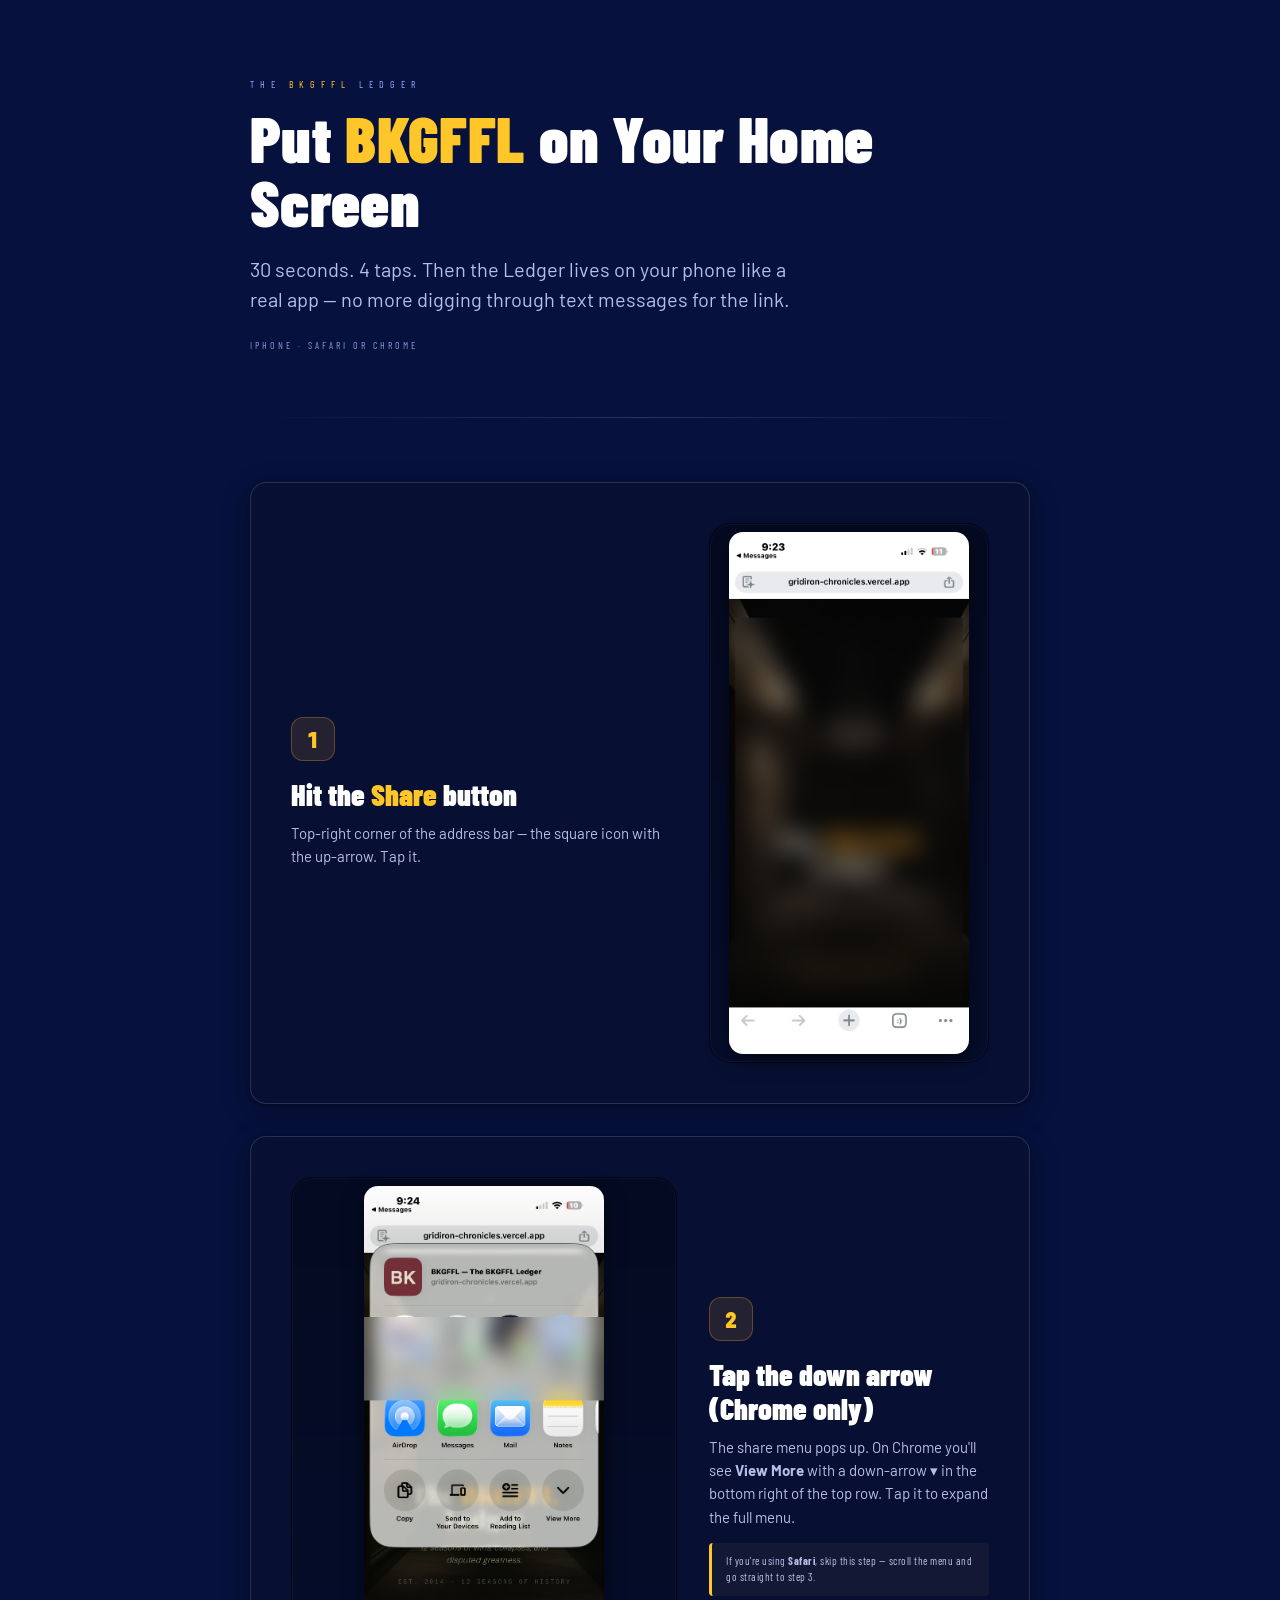
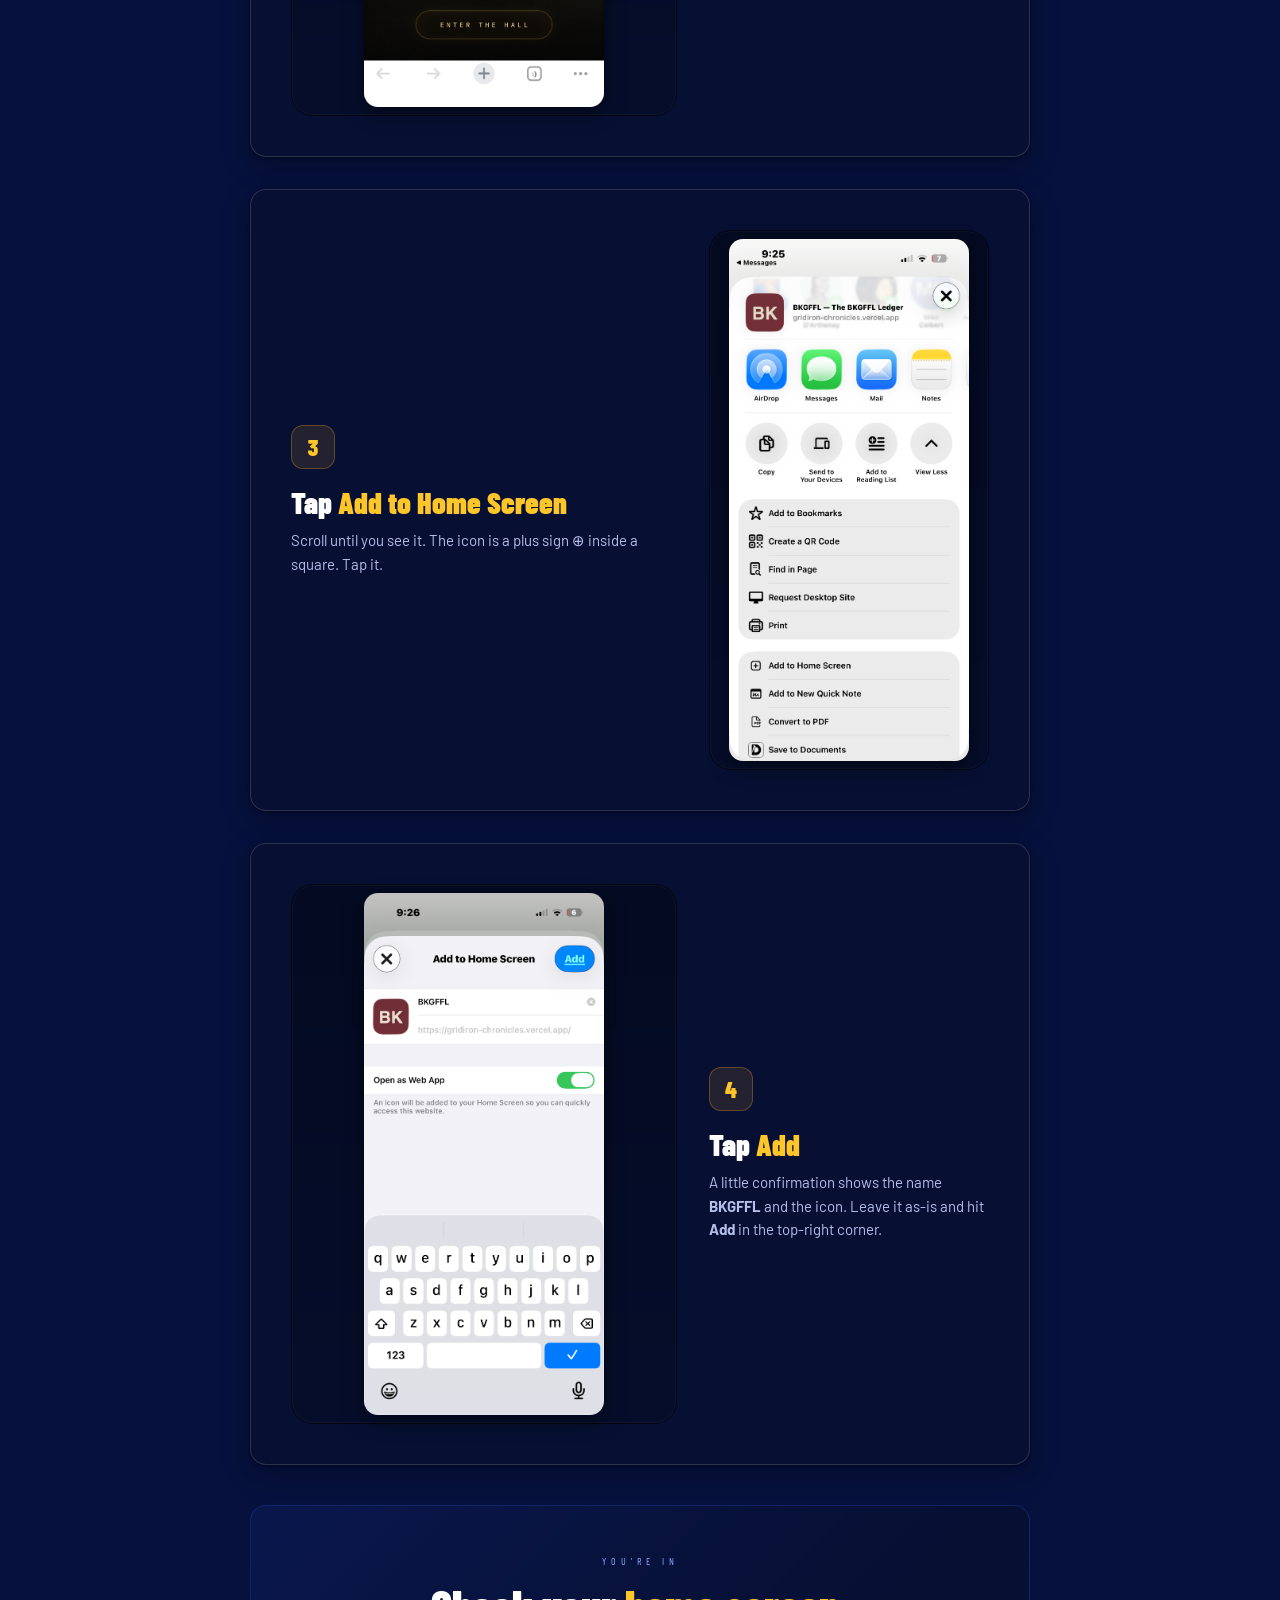
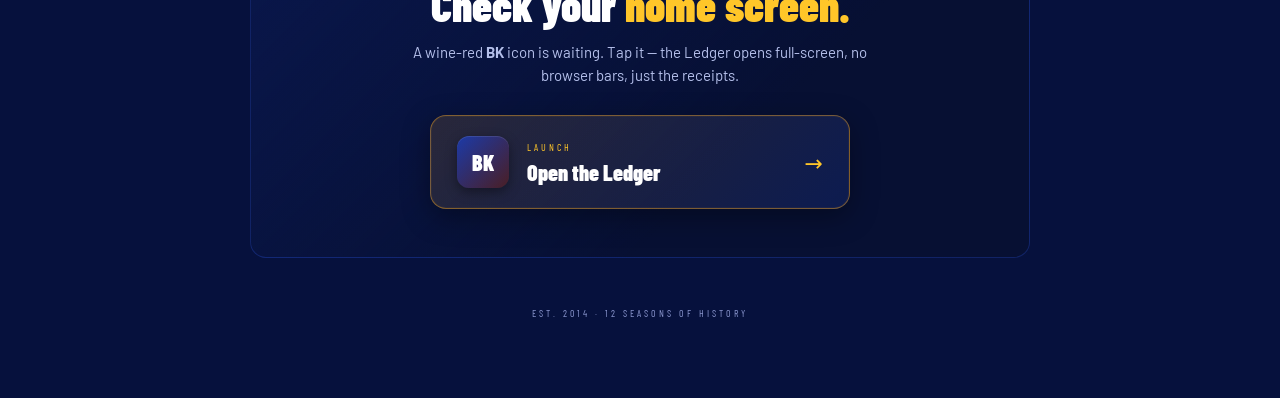
==== commit 4b0bb78a: "Restyle the app as "Sunday Broadcast" The direction chosen from the design lab: royal-blue field, si" ====
--- a/install.html
+++ b/install.html
@@ -3,27 +3,27 @@
 <head>
 <meta charset="UTF-8">
 <meta name="viewport" content="width=device-width, initial-scale=1">
-<meta name="theme-color" content="#0D0B0B">
+<meta name="theme-color" content="#050C2B">
 <title>Install · The BKGFFL Ledger</title>
-<link href="https://fonts.googleapis.com/css2?family=Playfair+Display:wght@700;900&family=DM+Sans:wght@400;500;700&family=IBM+Plex+Mono:wght@400;500&family=Bebas+Neue&display=swap" rel="stylesheet">
+<link href="https://fonts.googleapis.com/css2?family=Barlow+Condensed:ital,wght@0,600;0,700;1,800;1,900&family=Barlow:wght@400;500;700&display=swap" rel="stylesheet">
 <style>
   :root {
-    --wine:        #722F37;
-    --wine-bright: #9A4048;
-    --bone:        #E3DAC9;
-    --bone-dim:    #A89F91;
-    --bone-muted:  #5A554D;
-    --yellow:      #F4A623;
-    --black:       #0D0B0B;
-    --card:        #141111;
-    --card-elev:   #1E1A1A;
-    --border:      rgba(114,47,55,0.22);
+    --wine:        #1C3AA8;
+    --wine-bright: #8FA6FF;
+    --bone:        #FFFFFF;
+    --bone-dim:    #B4BFEA;
+    --bone-muted:  #8894CC;
+    --yellow:      #FFC629;
+    --black:       #06113D;
+    --card:        #071033;
+    --card-elev:   #0D1A4D;
+    --border:      rgba(255,255,255,0.14);
   }
   *, *::before, *::after { box-sizing:border-box; margin:0; padding:0; }
   html { scroll-behavior:smooth; -webkit-text-size-adjust:100%; }
   body {
     background:var(--black); color:var(--bone);
-    font-family:'DM Sans', system-ui, sans-serif;
+    font-family:'Barlow', system-ui, sans-serif;
     font-size:16px; font-weight:400; line-height:1.5;
     -webkit-font-smoothing:antialiased;
     min-height:100vh;
@@ -33,25 +33,25 @@
 
   /* Header */
   .brand-eyebrow {
-    font-family:'IBM Plex Mono', monospace;
+    font-family:'Barlow Condensed', sans-serif;
     font-size:10px; letter-spacing:6px;
     color:var(--wine-bright); text-transform:uppercase;
     margin-bottom:14px;
   }
   h1 {
-    font-family:'Playfair Display', serif; font-weight:900;
+    font-family:'Barlow Condensed', sans-serif; font-weight:900;
     font-size:clamp(36px, 7vw, 64px); line-height:1;
     letter-spacing:0.005em;
     font-variant-numeric:lining-nums tabular-nums;
   }
   h1 .yellow { color:var(--yellow); }
   .lede {
-    font-family:'DM Sans', sans-serif; font-weight:400;
+    font-family:'Barlow', sans-serif; font-weight:400;
     font-size:clamp(16px, 2.2vw, 20px); color:var(--bone-dim);
     margin-top:20px; max-width:560px;
   }
   .tiny-meta {
-    font-family:'IBM Plex Mono', monospace;
+    font-family:'Barlow Condensed', sans-serif;
     font-size:10px; letter-spacing:3px;
     color:var(--bone-muted); text-transform:uppercase;
     margin-top:24px;
@@ -62,7 +62,7 @@
     display:flex; align-items:center; gap:18px;
     margin:28px auto 0;
     padding:20px 26px;
-    background:linear-gradient(135deg, rgba(244,166,35,0.14) 0%, rgba(114,47,55,0.18) 100%);
+    background:linear-gradient(135deg, rgba(244,166,35,0.14) 0%, rgba(42,79,214,0.18) 100%);
     border:1px solid rgba(244,166,35,0.45);
     border-radius:16px;
     color:var(--bone);
@@ -82,20 +82,20 @@
     width:52px; height:52px; border-radius:12px;
     background:linear-gradient(135deg, var(--wine) 0%, #4a1e24 100%);
     display:flex; align-items:center; justify-content:center;
-    font-family:'Playfair Display', serif; font-weight:900;
+    font-family:'Barlow Condensed', sans-serif; font-weight:900;
     font-size:22px; color:var(--bone);
     letter-spacing:-0.02em;
     box-shadow:0 4px 12px rgba(0,0,0,0.4), inset 0 1px 0 rgba(255,255,255,0.1);
   }
   .hero-cta-body { flex:1; min-width:0; display:flex; flex-direction:column; }
   .hero-cta-label {
-    font-family:'IBM Plex Mono', monospace;
+    font-family:'Barlow Condensed', sans-serif;
     font-size:10px; letter-spacing:3px;
     color:var(--yellow); text-transform:uppercase;
     margin-bottom:4px;
   }
   .hero-cta-title {
-    font-family:'Playfair Display', serif; font-weight:900;
+    font-family:'Barlow Condensed', sans-serif; font-weight:900;
     font-size:clamp(18px, 3vw, 22px); line-height:1.2;
     color:var(--bone);
   }
@@ -135,13 +135,13 @@
     width:44px; height:44px; border-radius:12px;
     background:rgba(244,166,35,0.12); border:1px solid rgba(244,166,35,0.3);
     color:var(--yellow);
-    font-family:'Playfair Display', serif; font-weight:900;
+    font-family:'Barlow Condensed', sans-serif; font-weight:900;
     font-size:22px; line-height:1;
     margin-bottom:16px;
     font-variant-numeric:lining-nums tabular-nums;
   }
   .step-title {
-    font-family:'Playfair Display', serif; font-weight:900;
+    font-family:'Barlow Condensed', sans-serif; font-weight:900;
     font-size:clamp(22px, 3.5vw, 30px); line-height:1.15;
     color:var(--bone);
     margin-bottom:10px;
@@ -156,7 +156,7 @@
     background:rgba(201,168,76,0.06);
     border-left:3px solid var(--yellow);
     border-radius:4px;
-    font-family:'IBM Plex Mono', monospace;
+    font-family:'Barlow Condensed', sans-serif;
     font-size:11px; letter-spacing:0.5px;
     color:var(--bone-dim); line-height:1.5;
   }
@@ -180,19 +180,19 @@
   .done {
     text-align:center;
     padding:clamp(32px, 6vw, 48px) 24px;
-    background:linear-gradient(135deg, rgba(114,47,55,0.10) 0%, var(--card) 65%);
-    border:1px solid rgba(114,47,55,0.3);
+    background:linear-gradient(135deg, rgba(42,79,214,0.10) 0%, var(--card) 65%);
+    border:1px solid rgba(42,79,214,0.3);
     border-radius:16px;
     margin-top:clamp(24px, 5vw, 40px);
   }
   .done-eyebrow {
-    font-family:'IBM Plex Mono', monospace;
+    font-family:'Barlow Condensed', sans-serif;
     font-size:10px; letter-spacing:5px;
     color:var(--wine-bright); text-transform:uppercase;
     margin-bottom:14px;
   }
   .done-title {
-    font-family:'Playfair Display', serif; font-weight:900;
+    font-family:'Barlow Condensed', sans-serif; font-weight:900;
     font-size:clamp(28px, 5vw, 44px); line-height:1;
     color:var(--bone);
   }
@@ -205,7 +205,7 @@
   .footer {
     margin-top:clamp(32px, 5vw, 48px);
     text-align:center;
-    font-family:'IBM Plex Mono', monospace;
+    font-family:'Barlow Condensed', sans-serif;
     font-size:10px; letter-spacing:3px;
     color:var(--bone-muted); text-transform:uppercase;
   }
